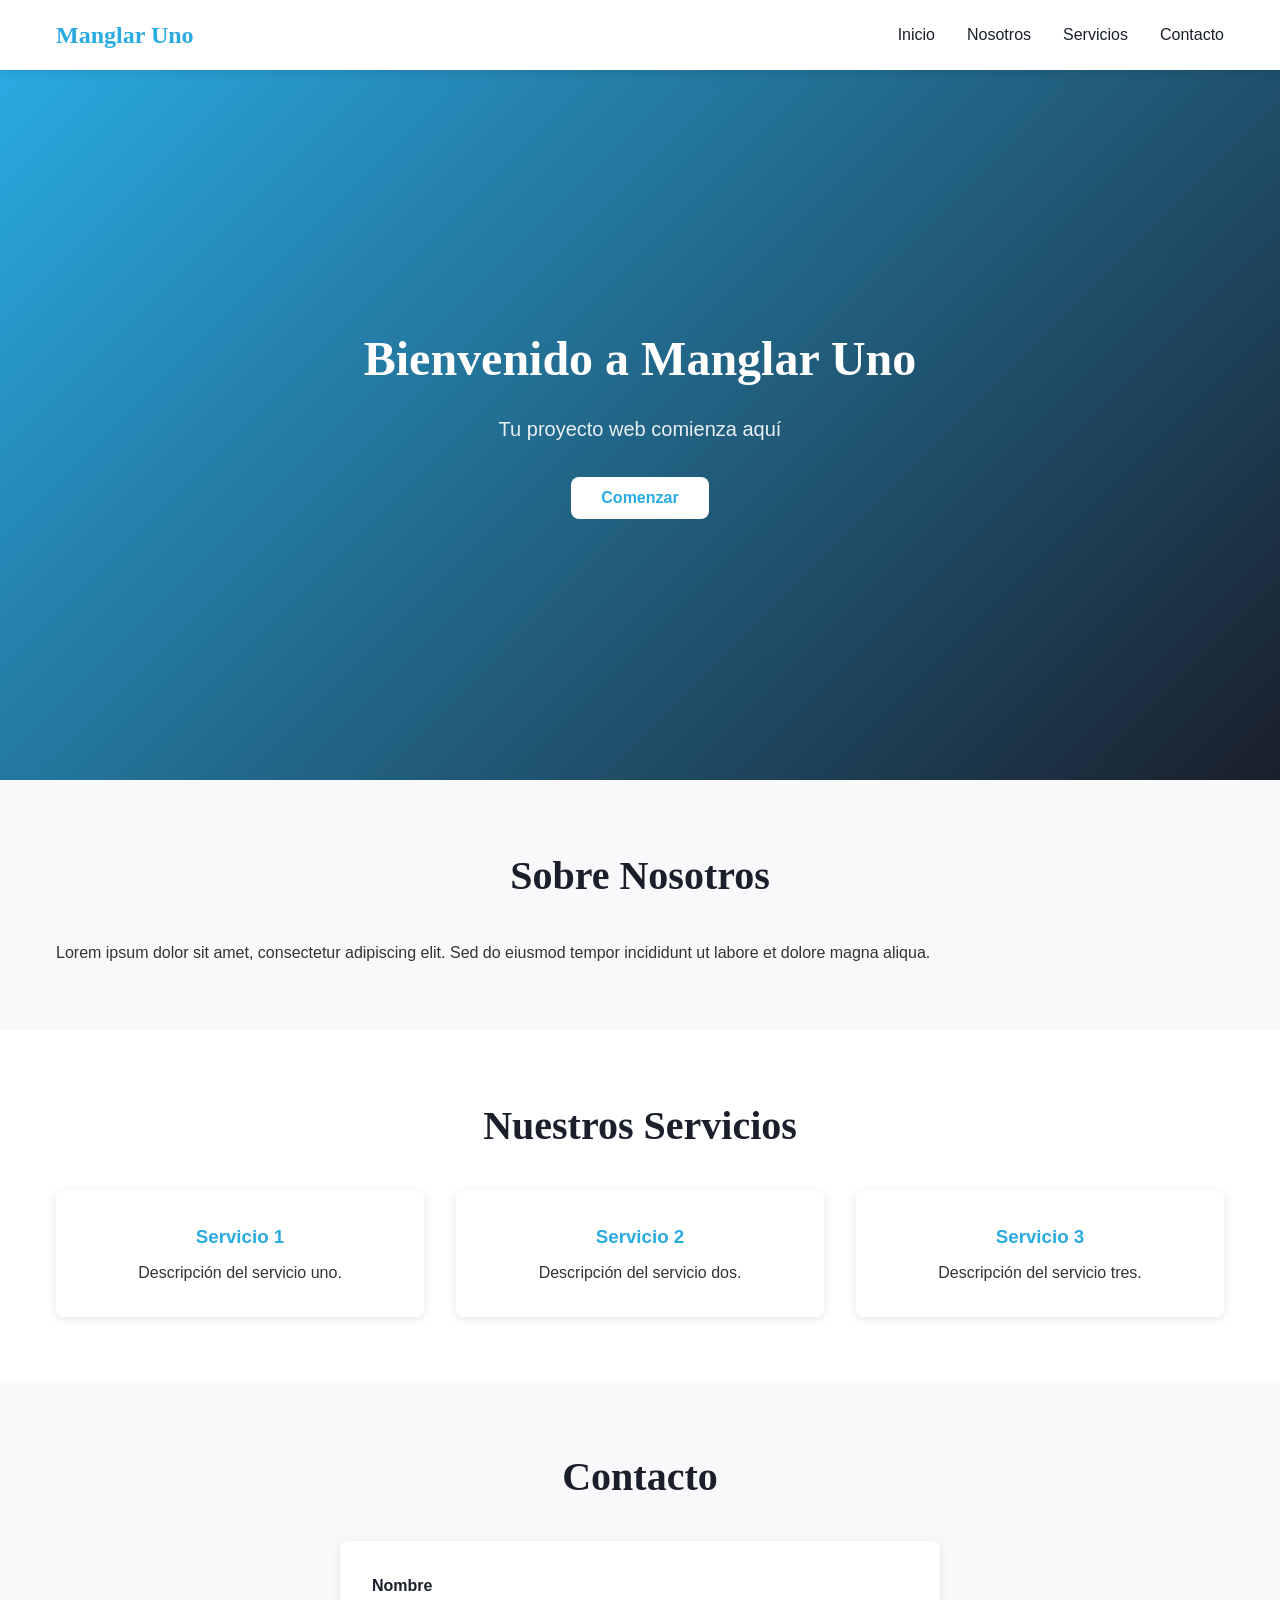
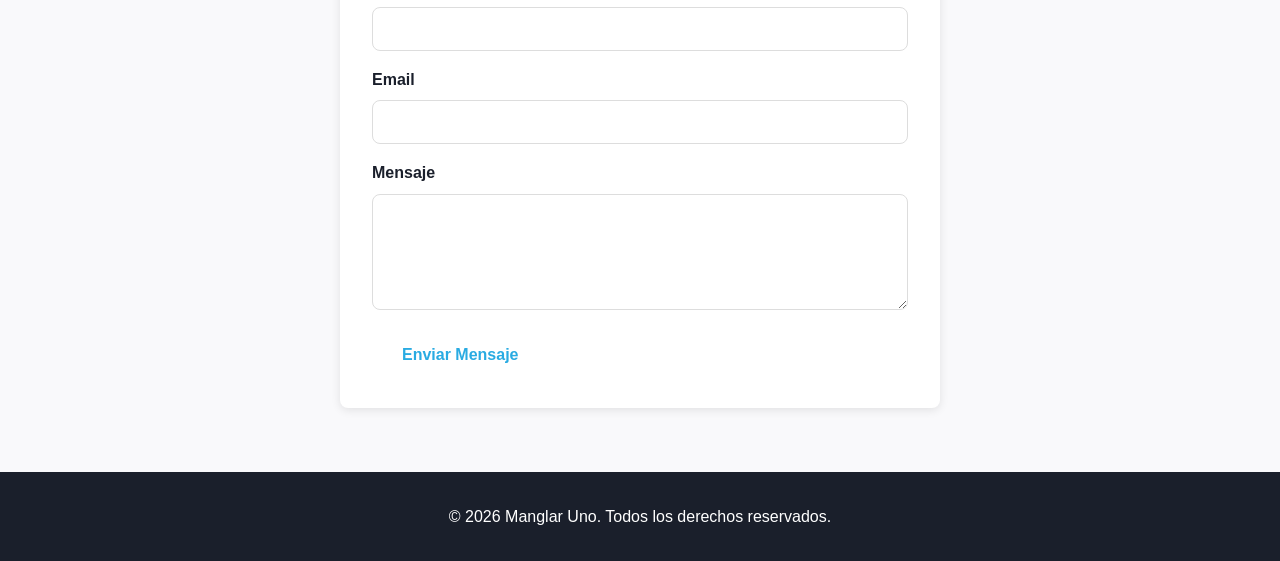
==== index.html @ 5775ab8a "Initial commit: Estructura básica de webapp - HTML5 semántico con secciones pre-configuradas - CSS3 " ====
<!DOCTYPE html>
<html lang="es">
<head>
    <meta charset="UTF-8">
    <meta name="viewport" content="width=device-width, initial-scale=1.0">
    <meta name="description" content="Proyecto Manglar Uno - Webapp básica">
    <meta name="author" content="Toyoenohio">
    
    <title>Proyecto Manglar Uno</title>
    
    <!-- Favicon -->
    <link rel="icon" type="image/png" href="assets/images/favicon.png">
    
    <!-- Estilos -->
    <link rel="stylesheet" href="css/styles.css">
</head>
<body>
    <!-- Header / Navegación -->
    <header class="header">
        <nav class="navbar">
            <div class="container">
                <a href="#" class="logo">Manglar Uno</a>
                <ul class="nav-menu">
                    <li><a href="#inicio" class="nav-link">Inicio</a></li>
                    <li><a href="#about" class="nav-link">Nosotros</a></li>
                    <li><a href="#servicios" class="nav-link">Servicios</a></li>
                    <li><a href="#contacto" class="nav-link">Contacto</a></li>
                </ul>
                <button class="menu-toggle" aria-label="Abrir menú">
                    <span></span>
                    <span></span>
                    <span></span>
                </button>
            </div>
        </nav>
    </header>

    <!-- Main Content -->
    <main>
        <!-- Sección Hero -->
        <section id="inicio" class="hero">
            <div class="container">
                <h1>Bienvenido a Manglar Uno</h1>
                <p class="hero-subtitle">Tu proyecto web comienza aquí</p>
                <button class="btn btn-primary" id="heroBtn">Comenzar</button>
            </div>
        </section>

        <!-- Sección Nosotros -->
        <section id="about" class="about">
            <div class="container">
                <h2>Sobre Nosotros</h2>
                <p>Lorem ipsum dolor sit amet, consectetur adipiscing elit. Sed do eiusmod tempor incididunt ut labore et dolore magna aliqua.</p>
            </div>
        </section>

        <!-- Sección Servicios -->
        <section id="servicios" class="services">
            <div class="container">
                <h2>Nuestros Servicios</h2>
                <div class="services-grid">
                    <div class="service-card">
                        <h3>Servicio 1</h3>
                        <p>Descripción del servicio uno.</p>
                    </div>
                    <div class="service-card">
                        <h3>Servicio 2</h3>
                        <p>Descripción del servicio dos.</p>
                    </div>
                    <div class="service-card">
                        <h3>Servicio 3</h3>
                        <p>Descripción del servicio tres.</p>
                    </div>
                </div>
            </div>
        </section>

        <!-- Sección Contacto -->
        <section id="contacto" class="contact">
            <div class="container">
                <h2>Contacto</h2>
                <form id="contactForm" class="contact-form">
                    <div class="form-group">
                        <label for="nombre">Nombre</label>
                        <input type="text" id="nombre" name="nombre" required>
                    </div>
                    <div class="form-group">
                        <label for="email">Email</label>
                        <input type="email" id="email" name="email" required>
                    </div>
                    <div class="form-group">
                        <label for="mensaje">Mensaje</label>
                        <textarea id="mensaje" name="mensaje" rows="5" required></textarea>
                    </div>
                    <button type="submit" class="btn btn-primary">Enviar Mensaje</button>
                </form>
            </div>
        </section>
    </main>

    <!-- Footer -->
    <footer class="footer">
        <div class="container">
            <p>&copy; 2026 Manglar Uno. Todos los derechos reservados.</p>
        </div>
    </footer>

    <!-- JavaScript -->
    <script src="js/app.js"></script>
</body>
</html>
---- css/styles.css ----
/* ========================================
   Variables CSS
   ======================================== */
:root {
    /* Colores */
    --color-primario: #29ABE2;
    --color-secundario: #1A1F2B;
    --color-acento: #F9F9FB;
    --color-texto: #333333;
    --color-blanco: #FFFFFF;
    --color-gris: #666666;
    
    /* Tipografía */
    --fuente-principal: 'Segoe UI', Tahoma, Geneva, Verdana, sans-serif;
    --fuente-titulos: 'Georgia', serif;
    
    /* Espaciado */
    --espacio-xs: 0.5rem;
    --espacio-sm: 1rem;
    --espacio-md: 2rem;
    --espacio-lg: 4rem;
    
    /* Border Radius */
    --border-radius: 8px;
    
    /* Sombras */
    --sombra-suave: 0 2px 10px rgba(0, 0, 0, 0.1);
    --sombra-media: 0 4px 20px rgba(0, 0, 0, 0.15);
}

/* ========================================
   Reset & Base
   ======================================== */
* {
    margin: 0;
    padding: 0;
    box-sizing: border-box;
}

html {
    scroll-behavior: smooth;
}

body {
    font-family: var(--fuente-principal);
    color: var(--color-texto);
    line-height: 1.6;
}

.container {
    max-width: 1200px;
    margin: 0 auto;
    padding: 0 var(--espacio-sm);
}

/* ========================================
   Header & Navegación
   ======================================== */
.header {
    background-color: var(--color-blanco);
    box-shadow: var(--sombra-suave);
    position: fixed;
    width: 100%;
    top: 0;
    z-index: 1000;
}

.navbar {
    padding: var(--espacio-sm) 0;
}

.navbar .container {
    display: flex;
    justify-content: space-between;
    align-items: center;
}

.logo {
    font-size: 1.5rem;
    font-weight: bold;
    color: var(--color-primario);
    text-decoration: none;
    font-family: var(--fuente-titulos);
}

.nav-menu {
    display: flex;
    list-style: none;
    gap: var(--espacio-md);
}

.nav-link {
    text-decoration: none;
    color: var(--color-secundario);
    font-weight: 500;
    transition: color 0.3s ease;
}

.nav-link:hover {
    color: var(--color-primario);
}

.menu-toggle {
    display: none;
    flex-direction: column;
    background: none;
    border: none;
    cursor: pointer;
    gap: 5px;
}

.menu-toggle span {
    width: 25px;
    height: 3px;
    background-color: var(--color-secundario);
    transition: all 0.3s ease;
}

/* ========================================
   Hero Section
   ======================================== */
.hero {
    background: linear-gradient(135deg, var(--color-primario), var(--color-secundario));
    color: var(--color-blanco);
    padding: var(--espacio-lg) 0;
    text-align: center;
    margin-top: 60px;
    min-height: 80vh;
    display: flex;
    align-items: center;
}

.hero h1 {
    font-size: 3rem;
    font-family: var(--fuente-titulos);
    margin-bottom: var(--espacio-sm);
}

.hero-subtitle {
    font-size: 1.25rem;
    margin-bottom: var(--espacio-md);
    opacity: 0.9;
}

/* ========================================
   Botones
   ======================================== */
.btn {
    padding: 12px 30px;
    border: none;
    border-radius: var(--border-radius);
    font-size: 1rem;
    font-weight: 600;
    cursor: pointer;
    transition: all 0.3s ease;
    text-decoration: none;
    display: inline-block;
}

.btn-primary {
    background-color: var(--color-blanco);
    color: var(--color-primario);
}

.btn-primary:hover {
    background-color: var(--color-acento);
    transform: translateY(-2px);
    box-shadow: var(--sombra-media);
}

/* ========================================
   Secciones
   ======================================== */
.about,
.services,
.contact {
    padding: var(--espacio-lg) 0;
}

.about {
    background-color: var(--color-acento);
}

.services {
    background-color: var(--color-blanco);
}

.contact {
    background-color: var(--color-acento);
}

section h2 {
    text-align: center;
    font-size: 2.5rem;
    font-family: var(--fuente-titulos);
    color: var(--color-secundario);
    margin-bottom: var(--espacio-md);
}

/* ========================================
   Servicios Grid
   ======================================== */
.services-grid {
    display: grid;
    grid-template-columns: repeat(auto-fit, minmax(280px, 1fr));
    gap: var(--espacio-md);
    margin-top: var(--espacio-md);
}

.service-card {
    background-color: var(--color-blanco);
    padding: var(--espacio-md);
    border-radius: var(--border-radius);
    box-shadow: var(--sombra-suave);
    text-align: center;
    transition: transform 0.3s ease;
}

.service-card:hover {
    transform: translateY(-5px);
    box-shadow: var(--sombra-media);
}

.service-card h3 {
    color: var(--color-primario);
    margin-bottom: var(--espacio-xs);
}

/* ========================================
   Formulario de Contacto
   ======================================== */
.contact-form {
    max-width: 600px;
    margin: 0 auto;
    background-color: var(--color-blanco);
    padding: var(--espacio-md);
    border-radius: var(--border-radius);
    box-shadow: var(--sombra-suave);
}

.form-group {
    margin-bottom: var(--espacio-sm);
}

.form-group label {
    display: block;
    margin-bottom: var(--espacio-xs);
    font-weight: 600;
    color: var(--color-secundario);
}

.form-group input,
.form-group textarea {
    width: 100%;
    padding: 12px;
    border: 1px solid #ddd;
    border-radius: var(--border-radius);
    font-size: 1rem;
    font-family: var(--fuente-principal);
    transition: border-color 0.3s ease;
}

.form-group input:focus,
.form-group textarea:focus {
    outline: none;
    border-color: var(--color-primario);
}

/* ========================================
   Footer
   ======================================== */
.footer {
    background-color: var(--color-secundario);
    color: var(--color-blanco);
    text-align: center;
    padding: var(--espacio-md) 0;
}

/* ========================================
   Responsive Design
   ======================================== */
@media (max-width: 768px) {
    .menu-toggle {
        display: flex;
    }
    
    .nav-menu {
        position: absolute;
        top: 100%;
        left: 0;
        width: 100%;
        background-color: var(--color-blanco);
        flex-direction: column;
        padding: var(--espacio-sm);
        box-shadow: var(--sombra-suave);
        display: none;
    }
    
    .nav-menu.active {
        display: flex;
    }
    
    .hero h1 {
        font-size: 2rem;
    }
    
    .hero-subtitle {
        font-size: 1rem;
    }
    
    section h2 {
        font-size: 2rem;
    }
}

/* ========================================
   Utilidades
   ======================================== */
.text-center {
    text-align: center;
}

.mt-1 { margin-top: var(--espacio-xs); }
.mt-2 { margin-top: var(--espacio-sm); }
.mt-3 { margin-top: var(--espacio-md); }

.mb-1 { margin-bottom: var(--espacio-xs); }
.mb-2 { margin-bottom: var(--espacio-sm); }
.mb-3 { margin-bottom: var(--espacio-md); }
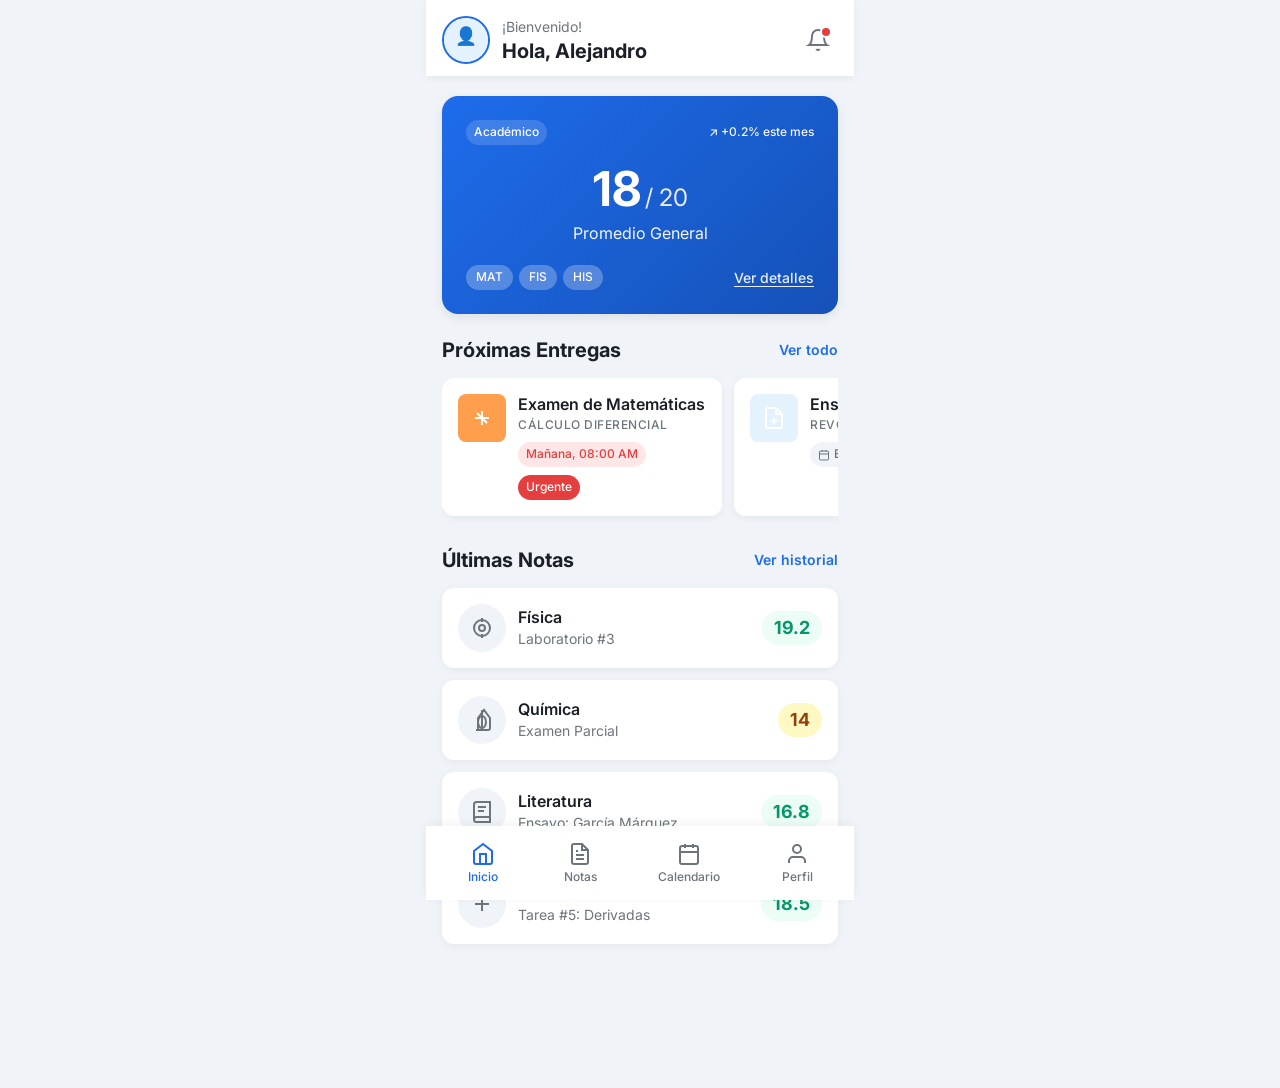
==== commit 7ff89c48: "Update: Academic App mobile-only design - HTML semántico replicado fielmente del diseño - CSS mobile" ====
--- a/index.html
+++ b/index.html
@@ -2,108 +2,262 @@
 <html lang="es">
 <head>
     <meta charset="UTF-8">
-    <meta name="viewport" content="width=device-width, initial-scale=1.0">
-    <meta name="description" content="Proyecto Manglar Uno - Webapp básica">
-    <meta name="author" content="Toyoenohio">
+    <meta name="viewport" content="width=device-width, initial-scale=1.0, maximum-scale=1.0, user-scalable=no">
+    <meta name="theme-color" content="#1E6CEB">
+    <meta name="apple-mobile-web-app-capable" content="yes">
+    <meta name="apple-mobile-web-app-status-bar-style" content="black-translucent">
+    <title>Academic App</title>
     
-    <title>Proyecto Manglar Uno</title>
-    
-    <!-- Favicon -->
-    <link rel="icon" type="image/png" href="assets/images/favicon.png">
+    <!-- Google Fonts - Inter -->
+    <link rel="preconnect" href="https://fonts.googleapis.com">
+    <link rel="preconnect" href="https://fonts.gstatic.com" crossorigin>
+    <link href="https://fonts.googleapis.com/css2?family=Inter:wght@400;500;600;700&display=swap" rel="stylesheet">
     
     <!-- Estilos -->
     <link rel="stylesheet" href="css/styles.css">
 </head>
 <body>
-    <!-- Header / Navegación -->
-    <header class="header">
-        <nav class="navbar">
-            <div class="container">
-                <a href="#" class="logo">Manglar Uno</a>
-                <ul class="nav-menu">
-                    <li><a href="#inicio" class="nav-link">Inicio</a></li>
-                    <li><a href="#about" class="nav-link">Nosotros</a></li>
-                    <li><a href="#servicios" class="nav-link">Servicios</a></li>
-                    <li><a href="#contacto" class="nav-link">Contacto</a></li>
-                </ul>
-                <button class="menu-toggle" aria-label="Abrir menú">
-                    <span></span>
-                    <span></span>
-                    <span></span>
+    <!-- Contenedor principal (mobile) -->
+    <div class="mobile-container">
+        
+        <!-- Header -->
+        <header class="header">
+            <div class="header-content">
+                <div class="header-left">
+                    <div class="avatar">
+                        <img src="data:image/svg+xml,%3Csvg xmlns='http://www.w3.org/2000/svg' viewBox='0 0 100 100'%3E%3Ccircle cx='50' cy='50' r='50' fill='%23E3F2FD'/%3E%3Ctext x='50' y='55' font-size='40' text-anchor='middle' fill='%231E6CEB' font-family='Inter'%3E👤%3C/text%3E%3C/svg%3E" alt="Avatar">
+                    </div>
+                    <div class="greeting">
+                        <span class="greeting-small">¡Bienvenido!</span>
+                        <span class="greeting-large">Hola, Alejandro</span>
+                    </div>
+                </div>
+                <button class="notification-btn" aria-label="Notificaciones">
+                    <svg width="24" height="24" viewBox="0 0 24 24" fill="none" stroke="currentColor" stroke-width="2">
+                        <path d="M18 8A6 6 0 0 0 6 8c0 7-3 9-3 9h18s-3-2-3-9"/>
+                        <path d="M13.73 21a2 2 0 0 1-3.46 0"/>
+                    </svg>
+                    <span class="notification-badge"></span>
                 </button>
             </div>
+        </header>
+
+        <!-- Main Content -->
+        <main class="main-content">
+            
+            <!-- Tarjeta Académica -->
+            <section class="academic-card">
+                <div class="academic-header">
+                    <span class="badge badge-white">Académico</span>
+                    <span class="growth-indicator">↗ +0.2% este mes</span>
+                </div>
+                <div class="academic-body">
+                    <div class="grade-large">
+                        <span class="grade-number">18</span>
+                        <span class="grade-total">/ 20</span>
+                    </div>
+                    <p class="grade-subtitle">Promedio General</p>
+                </div>
+                <div class="academic-footer">
+                    <div class="subjects-badges">
+                        <span class="badge badge-subject">MAT</span>
+                        <span class="badge badge-subject">FIS</span>
+                        <span class="badge badge-subject">HIS</span>
+                    </div>
+                    <a href="#" class="link-details">Ver detalles</a>
+                </div>
+            </section>
+
+            <!-- Próximas Entregas -->
+            <section class="section">
+                <div class="section-header">
+                    <h2 class="section-title">Próximas Entregas</h2>
+                    <a href="#" class="link-view-all">Ver todo</a>
+                </div>
+                
+                <div class="assignments-scroll">
+                    <!-- Card 1 -->
+                    <div class="assignment-card">
+                        <div class="assignment-icon math">
+                            <svg width="24" height="24" viewBox="0 0 24 24" fill="none" stroke="white" stroke-width="2">
+                                <line x1="12" y1="5" x2="12" y2="19"/>
+                                <line x1="5" y1="12" x2="19" y2="12"/>
+                                <line x1="7" y1="7" x2="17" y2="17"/>
+                            </svg>
+                        </div>
+                        <div class="assignment-content">
+                            <h3 class="assignment-title">Examen de Matemáticas</h3>
+                            <p class="assignment-subject">CÁLCULO DIFERENCIAL</p>
+                            <div class="assignment-footer">
+                                <span class="badge badge-urgent-time">Mañana, 08:00 AM</span>
+                                <span class="badge badge-urgent">Urgente</span>
+                            </div>
+                        </div>
+                    </div>
+
+                    <!-- Card 2 -->
+                    <div class="assignment-card">
+                        <div class="assignment-icon essay">
+                            <svg width="24" height="24" viewBox="0 0 24 24" fill="none" stroke="white" stroke-width="2">
+                                <path d="M14 2H6a2 2 0 0 0-2 2v16a2 2 0 0 0 2 2h12a2 2 0 0 0 2-2V8z"/>
+                                <polyline points="14 2 14 8 20 8"/>
+                                <line x1="12" y1="18" x2="12" y2="12"/>
+                                <line x1="9" y1="15" x2="15" y2="15"/>
+                            </svg>
+                        </div>
+                        <div class="assignment-content">
+                            <h3 class="assignment-title">Ensayo de Historia</h3>
+                            <p class="assignment-subject">REVOLUCIÓN INDUSTRIAL</p>
+                            <div class="assignment-footer">
+                                <span class="badge badge-date">
+                                    <svg width="12" height="12" viewBox="0 0 24 24" fill="none" stroke="currentColor" stroke-width="2">
+                                        <rect x="3" y="4" width="18" height="18" rx="2" ry="2"/>
+                                        <line x1="16" y1="2" x2="16" y2="6"/>
+                                        <line x1="8" y1="2" x2="8" y2="6"/>
+                                        <line x1="3" y1="10" x2="21" y2="10"/>
+                                    </svg>
+                                    Este Viernes
+                                </span>
+                            </div>
+                        </div>
+                    </div>
+
+                    <!-- Card 3 (placeholder para scroll) -->
+                    <div class="assignment-card assignment-card-placeholder">
+                        <div class="assignment-icon quiz">
+                            <svg width="24" height="24" viewBox="0 0 24 24" fill="none" stroke="white" stroke-width="2">
+                                <circle cx="12" cy="12" r="10"/>
+                                <path d="M9.09 9a3 3 0 0 1 5.83 1c0 2-3 3-3 3"/>
+                                <line x1="12" y1="17" x2="12.01" y2="17"/>
+                            </svg>
+                        </div>
+                        <div class="assignment-content">
+                            <h3 class="assignment-title">Quiz de Física</h3>
+                            <p class="assignment-subject">DINÁMICA</p>
+                            <div class="assignment-footer">
+                                <span class="badge badge-date">Lunes, 10:00 AM</span>
+                            </div>
+                        </div>
+                    </div>
+                </div>
+            </section>
+
+            <!-- Últimas Notas -->
+            <section class="section">
+                <div class="section-header">
+                    <h2 class="section-title">Últimas Notas</h2>
+                    <a href="#" class="link-view-all">Ver historial</a>
+                </div>
+
+                <div class="grades-list">
+                    <!-- Nota 1: Física -->
+                    <div class="grade-card">
+                        <div class="grade-icon">
+                            <svg width="24" height="24" viewBox="0 0 24 24" fill="none" stroke="#6C757D" stroke-width="2">
+                                <circle cx="12" cy="12" r="3"/>
+                                <circle cx="12" cy="12" r="8"/>
+                                <line x1="12" y1="2" x2="12" y2="6"/>
+                                <line x1="12" y1="18" x2="12" y2="22"/>
+                            </svg>
+                        </div>
+                        <div class="grade-info">
+                            <h3 class="grade-subject-name">Física</h3>
+                            <p class="grade-activity">Laboratorio #3</p>
+                        </div>
+                        <div class="grade-score grade-score-high">19.2</div>
+                    </div>
+
+                    <!-- Nota 2: Química -->
+                    <div class="grade-card">
+                        <div class="grade-icon">
+                            <svg width="24" height="24" viewBox="0 0 24 24" fill="none" stroke="#6C757D" stroke-width="2">
+                                <path d="M6 22h12a2 2 0 0 0 2-2V10l-6-8-6 8v10a2 2 0 0 0 2 2z"/>
+                                <line x1="12" y1="2" x2="12" y2="22"/>
+                                <ellipse cx="12" cy="14" rx="4" ry="6"/>
+                            </svg>
+                        </div>
+                        <div class="grade-info">
+                            <h3 class="grade-subject-name">Química</h3>
+                            <p class="grade-activity">Examen Parcial</p>
+                        </div>
+                        <div class="grade-score grade-score-medium">14</div>
+                    </div>
+
+                    <!-- Nota 3: Literatura -->
+                    <div class="grade-card">
+                        <div class="grade-icon">
+                            <svg width="24" height="24" viewBox="0 0 24 24" fill="none" stroke="#6C757D" stroke-width="2">
+                                <path d="M4 19.5A2.5 2.5 0 0 1 6.5 17H20"/>
+                                <path d="M6.5 2H20v20H6.5A2.5 2.5 0 0 1 4 19.5v-15A2.5 2.5 0 0 1 6.5 2z"/>
+                                <line x1="8" y1="7" x2="16" y2="7"/>
+                                <line x1="8" y1="11" x2="14" y2="11"/>
+                            </svg>
+                        </div>
+                        <div class="grade-info">
+                            <h3 class="grade-subject-name">Literatura</h3>
+                            <p class="grade-activity">Ensayo: García Márquez</p>
+                        </div>
+                        <div class="grade-score grade-score-high">16.8</div>
+                    </div>
+
+                    <!-- Nota 4: Matemáticas -->
+                    <div class="grade-card">
+                        <div class="grade-icon">
+                            <svg width="24" height="24" viewBox="0 0 24 24" fill="none" stroke="#6C757D" stroke-width="2">
+                                <line x1="12" y1="5" x2="12" y2="19"/>
+                                <line x1="5" y1="12" x2="19" y2="12"/>
+                            </svg>
+                        </div>
+                        <div class="grade-info">
+                            <h3 class="grade-subject-name">Matemáticas</h3>
+                            <p class="grade-activity">Tarea #5: Derivadas</p>
+                        </div>
+                        <div class="grade-score grade-score-high">18.5</div>
+                    </div>
+                </div>
+            </section>
+
+            <!-- Espacio para el footer -->
+            <div class="bottom-spacer"></div>
+        </main>
+
+        <!-- Bottom Navigation -->
+        <nav class="bottom-nav">
+            <a href="#" class="nav-item active">
+                <svg width="24" height="24" viewBox="0 0 24 24" fill="none" stroke="currentColor" stroke-width="2">
+                    <path d="M3 9l9-7 9 7v11a2 2 0 0 1-2 2H5a2 2 0 0 1-2-2z"/>
+                    <polyline points="9 22 9 12 15 12 15 22"/>
+                </svg>
+                <span>Inicio</span>
+            </a>
+            <a href="#" class="nav-item">
+                <svg width="24" height="24" viewBox="0 0 24 24" fill="none" stroke="currentColor" stroke-width="2">
+                    <path d="M14 2H6a2 2 0 0 0-2 2v16a2 2 0 0 0 2 2h12a2 2 0 0 0 2-2V8z"/>
+                    <polyline points="14 2 14 8 20 8"/>
+                    <line x1="16" y1="13" x2="8" y2="13"/>
+                    <line x1="16" y1="17" x2="8" y2="17"/>
+                    <polyline points="10 9 9 9 8 9"/>
+                </svg>
+                <span>Notas</span>
+            </a>
+            <a href="#" class="nav-item">
+                <svg width="24" height="24" viewBox="0 0 24 24" fill="none" stroke="currentColor" stroke-width="2">
+                    <rect x="3" y="4" width="18" height="18" rx="2" ry="2"/>
+                    <line x1="16" y1="2" x2="16" y2="6"/>
+                    <line x1="8" y1="2" x2="8" y2="6"/>
+                    <line x1="3" y1="10" x2="21" y2="10"/>
+                </svg>
+                <span>Calendario</span>
+            </a>
+            <a href="#" class="nav-item">
+                <svg width="24" height="24" viewBox="0 0 24 24" fill="none" stroke="currentColor" stroke-width="2">
+                    <path d="M20 21v-2a4 4 0 0 0-4-4H8a4 4 0 0 0-4 4v2"/>
+                    <circle cx="12" cy="7" r="4"/>
+                </svg>
+                <span>Perfil</span>
+            </a>
         </nav>
-    </header>
-
-    <!-- Main Content -->
-    <main>
-        <!-- Sección Hero -->
-        <section id="inicio" class="hero">
-            <div class="container">
-                <h1>Bienvenido a Manglar Uno</h1>
-                <p class="hero-subtitle">Tu proyecto web comienza aquí</p>
-                <button class="btn btn-primary" id="heroBtn">Comenzar</button>
-            </div>
-        </section>
-
-        <!-- Sección Nosotros -->
-        <section id="about" class="about">
-            <div class="container">
-                <h2>Sobre Nosotros</h2>
-                <p>Lorem ipsum dolor sit amet, consectetur adipiscing elit. Sed do eiusmod tempor incididunt ut labore et dolore magna aliqua.</p>
-            </div>
-        </section>
-
-        <!-- Sección Servicios -->
-        <section id="servicios" class="services">
-            <div class="container">
-                <h2>Nuestros Servicios</h2>
-                <div class="services-grid">
-                    <div class="service-card">
-                        <h3>Servicio 1</h3>
-                        <p>Descripción del servicio uno.</p>
-                    </div>
-                    <div class="service-card">
-                        <h3>Servicio 2</h3>
-                        <p>Descripción del servicio dos.</p>
-                    </div>
-                    <div class="service-card">
-                        <h3>Servicio 3</h3>
-                        <p>Descripción del servicio tres.</p>
-                    </div>
-                </div>
-            </div>
-        </section>
-
-        <!-- Sección Contacto -->
-        <section id="contacto" class="contact">
-            <div class="container">
-                <h2>Contacto</h2>
-                <form id="contactForm" class="contact-form">
-                    <div class="form-group">
-                        <label for="nombre">Nombre</label>
-                        <input type="text" id="nombre" name="nombre" required>
-                    </div>
-                    <div class="form-group">
-                        <label for="email">Email</label>
-                        <input type="email" id="email" name="email" required>
-                    </div>
-                    <div class="form-group">
-                        <label for="mensaje">Mensaje</label>
-                        <textarea id="mensaje" name="mensaje" rows="5" required></textarea>
-                    </div>
-                    <button type="submit" class="btn btn-primary">Enviar Mensaje</button>
-                </form>
-            </div>
-        </section>
-    </main>
-
-    <!-- Footer -->
-    <footer class="footer">
-        <div class="container">
-            <p>&copy; 2026 Manglar Uno. Todos los derechos reservados.</p>
-        </div>
-    </footer>
+    </div>
 
     <!-- JavaScript -->
     <script src="js/app.js"></script>
--- a/css/styles.css
+++ b/css/styles.css
@@ -1,31 +1,56 @@
+/* ========================================
+   Proyecto Manglar Uno - Academic App
+   Mobile-Only Design
+   ======================================== */
+
 /* ========================================
    Variables CSS
    ======================================== */
 :root {
-    /* Colores */
-    --color-primario: #29ABE2;
-    --color-secundario: #1A1F2B;
-    --color-acento: #F9F9FB;
-    --color-texto: #333333;
-    --color-blanco: #FFFFFF;
-    --color-gris: #666666;
+    /* Colores principales */
+    --color-primario: #1E6CEB;
+    --color-primario-dark: #1551B8;
+    --blanco: #FFFFFF;
+    --gris-oscuro: #1A1F28;
+    --gris-medio: #6C757D;
+    --gris-claro: #F0F4F8;
+    
+    /* Colores de estados */
+    --rojo-alerta: #E53E3E;
+    --rojo-claro: #FFE6E6;
+    --verde-exito: #059669;
+    --verde-claro: #ECFDF5;
+    --amarillo-advertencia: #92400E;
+    --amarillo-claro: #FEF9C3;
+    
+    /* Colores de iconos */
+    --naranja-materia: #FF9E4D;
+    --azul-claro-materia: #E3F2FD;
+    --azul-quiz: #4299E1;
     
     /* Tipografía */
-    --fuente-principal: 'Segoe UI', Tahoma, Geneva, Verdana, sans-serif;
-    --fuente-titulos: 'Georgia', serif;
-    
-    /* Espaciado */
-    --espacio-xs: 0.5rem;
-    --espacio-sm: 1rem;
-    --espacio-md: 2rem;
-    --espacio-lg: 4rem;
+    --fuente-principal: 'Inter', -apple-system, BlinkMacSystemFont, 'Segoe UI', Roboto, sans-serif;
+    
+    /* Espaciado (baseline 8px) */
+    --space-1: 4px;
+    --space-2: 8px;
+    --space-3: 12px;
+    --space-4: 16px;
+    --space-5: 20px;
+    --space-6: 24px;
+    --space-7: 32px;
     
     /* Border Radius */
-    --border-radius: 8px;
+    --radius-sm: 8px;
+    --radius-md: 12px;
+    --radius-lg: 16px;
+    --radius-xl: 20px;
+    --radius-full: 9999px;
     
     /* Sombras */
-    --sombra-suave: 0 2px 10px rgba(0, 0, 0, 0.1);
-    --sombra-media: 0 4px 20px rgba(0, 0, 0, 0.15);
+    --shadow-sm: 0 2px 8px rgba(0, 0, 0, 0.05);
+    --shadow-md: 0 4px 12px rgba(0, 0, 0, 0.08);
+    --shadow-lg: 0 8px 24px rgba(0, 0, 0, 0.12);
 }
 
 /* ========================================
@@ -38,292 +63,624 @@
 }
 
 html {
-    scroll-behavior: smooth;
+    font-size: 16px;
+    -webkit-tap-highlight-color: transparent;
+    -webkit-font-smoothing: antialiased;
+    -moz-osx-font-smoothing: grayscale;
 }
 
 body {
     font-family: var(--fuente-principal);
-    color: var(--color-texto);
-    line-height: 1.6;
-}
-
-.container {
-    max-width: 1200px;
+    background-color: var(--gris-claro);
+    color: var(--gris-oscuro);
+    line-height: 1.5;
+    overflow-x: hidden;
+}
+
+/* ========================================
+   Mobile Container
+   ======================================== */
+.mobile-container {
+    max-width: 428px; /* iPhone 14 Pro max width */
     margin: 0 auto;
-    padding: 0 var(--espacio-sm);
-}
-
-/* ========================================
-   Header & Navegación
+    background-color: var(--gris-claro);
+    min-height: 100vh;
+    position: relative;
+    padding-bottom: 84px; /* Space for bottom nav */
+}
+
+/* ========================================
+   Header
    ======================================== */
 .header {
-    background-color: var(--color-blanco);
-    box-shadow: var(--sombra-suave);
-    position: fixed;
+    background-color: var(--blanco);
+    padding: var(--space-4) var(--space-4) var(--space-3);
+    padding-top: max(var(--space-4), env(safe-area-inset-top));
+    position: sticky;
+    top: 0;
+    z-index: 100;
+    box-shadow: var(--shadow-sm);
+}
+
+.header-content {
+    display: flex;
+    justify-content: space-between;
+    align-items: center;
+}
+
+.header-left {
+    display: flex;
+    align-items: center;
+    gap: var(--space-3);
+}
+
+.avatar {
+    width: 48px;
+    height: 48px;
+    border-radius: var(--radius-full);
+    overflow: hidden;
+    border: 2px solid var(--color-primario);
+    flex-shrink: 0;
+}
+
+.avatar img {
     width: 100%;
-    top: 0;
-    z-index: 1000;
-}
-
-.navbar {
-    padding: var(--espacio-sm) 0;
-}
-
-.navbar .container {
+    height: 100%;
+    object-fit: cover;
+}
+
+.greeting {
+    display: flex;
+    flex-direction: column;
+    gap: 2px;
+}
+
+.greeting-small {
+    font-size: 14px;
+    font-weight: 400;
+    color: var(--gris-medio);
+    line-height: 1.4;
+}
+
+.greeting-large {
+    font-size: 20px;
+    font-weight: 700;
+    color: var(--gris-oscuro);
+    line-height: 1.2;
+}
+
+.notification-btn {
+    width: 40px;
+    height: 40px;
+    border-radius: var(--radius-sm);
+    border: none;
+    background-color: transparent;
+    display: flex;
+    align-items: center;
+    justify-content: center;
+    cursor: pointer;
+    position: relative;
+    color: var(--gris-medio);
+    transition: background-color 0.2s ease;
+}
+
+.notification-btn:active {
+    background-color: var(--gris-claro);
+}
+
+.notification-btn svg {
+    width: 24px;
+    height: 24px;
+}
+
+.notification-badge {
+    position: absolute;
+    top: 6px;
+    right: 6px;
+    width: 12px;
+    height: 12px;
+    background-color: var(--rojo-alerta);
+    border-radius: var(--radius-full);
+    border: 2px solid var(--blanco);
+}
+
+/* ========================================
+   Main Content
+   ======================================== */
+.main-content {
+    padding: var(--space-5) var(--space-4);
+}
+
+/* ========================================
+   Academic Card
+   ======================================== */
+.academic-card {
+    background: linear-gradient(135deg, var(--color-primario), var(--color-primario-dark));
+    border-radius: var(--radius-lg);
+    padding: var(--space-6);
+    color: var(--blanco);
+    box-shadow: var(--shadow-md);
+    margin-bottom: var(--space-6);
+}
+
+.academic-header {
     display: flex;
     justify-content: space-between;
     align-items: center;
-}
-
-.logo {
-    font-size: 1.5rem;
-    font-weight: bold;
+    margin-bottom: var(--space-5);
+}
+
+.badge {
+    display: inline-flex;
+    align-items: center;
+    justify-content: center;
+    padding: 4px 8px;
+    border-radius: var(--radius-xl);
+    font-size: 12px;
+    font-weight: 500;
+    line-height: 1.4;
+}
+
+.badge-white {
+    background-color: rgba(255, 255, 255, 0.15);
+    color: var(--blanco);
+}
+
+.badge-subject {
+    background-color: rgba(255, 255, 255, 0.26);
+    color: var(--blanco);
+    padding: 4px 10px;
+}
+
+.growth-indicator {
+    font-size: 12px;
+    font-weight: 500;
+    color: var(--blanco);
+    opacity: 0.95;
+}
+
+.academic-body {
+    text-align: center;
+    margin-bottom: var(--space-5);
+}
+
+.grade-large {
+    display: flex;
+    align-items: baseline;
+    justify-content: center;
+    gap: 4px;
+    margin-bottom: var(--space-2);
+}
+
+.grade-number {
+    font-size: 48px;
+    font-weight: 700;
+    line-height: 1;
+    color: var(--blanco);
+}
+
+.grade-total {
+    font-size: 24px;
+    font-weight: 400;
+    line-height: 1;
+    color: var(--blanco);
+    opacity: 0.9;
+}
+
+.grade-subtitle {
+    font-size: 16px;
+    font-weight: 400;
+    color: var(--blanco);
+    opacity: 0.95;
+}
+
+.academic-footer {
+    display: flex;
+    justify-content: space-between;
+    align-items: center;
+}
+
+.subjects-badges {
+    display: flex;
+    gap: 6px;
+}
+
+.link-details {
+    font-size: 14px;
+    font-weight: 500;
+    color: var(--blanco);
+    text-decoration: underline;
+    text-underline-offset: 3px;
+    opacity: 0.9;
+}
+
+/* ========================================
+   Sections
+   ======================================== */
+.section {
+    margin-bottom: var(--space-6);
+}
+
+.section-header {
+    display: flex;
+    justify-content: space-between;
+    align-items: center;
+    margin-bottom: var(--space-4);
+}
+
+.section-title {
+    font-size: 20px;
+    font-weight: 700;
+    color: var(--gris-oscuro);
+    line-height: 1.2;
+}
+
+.link-view-all {
+    font-size: 14px;
+    font-weight: 600;
     color: var(--color-primario);
     text-decoration: none;
-    font-family: var(--fuente-titulos);
-}
-
-.nav-menu {
-    display: flex;
-    list-style: none;
-    gap: var(--espacio-md);
-}
-
-.nav-link {
+}
+
+.link-view-all:active {
+    opacity: 0.7;
+}
+
+/* ========================================
+   Assignments Scroll (Horizontal)
+   ======================================== */
+.assignments-scroll {
+    display: flex;
+    gap: var(--space-3);
+    overflow-x: auto;
+    padding-bottom: var(--space-2);
+    scroll-snap-type: x mandatory;
+    -webkit-overflow-scrolling: touch;
+    scrollbar-width: none; /* Firefox */
+}
+
+.assignments-scroll::-webkit-scrollbar {
+    display: none; /* Chrome, Safari */
+}
+
+.assignment-card {
+    flex: 0 0 280px;
+    background-color: var(--blanco);
+    border-radius: var(--radius-md);
+    padding: var(--space-4);
+    display: flex;
+    gap: var(--space-3);
+    box-shadow: var(--shadow-sm);
+    scroll-snap-align: start;
+}
+
+.assignment-icon {
+    width: 48px;
+    height: 48px;
+    border-radius: var(--radius-sm);
+    display: flex;
+    align-items: center;
+    justify-content: center;
+    flex-shrink: 0;
+}
+
+.assignment-icon.math {
+    background-color: var(--naranja-materia);
+}
+
+.assignment-icon.essay {
+    background-color: var(--azul-claro-materia);
+}
+
+.assignment-icon.quiz {
+    background-color: var(--azul-quiz);
+}
+
+.assignment-icon svg {
+    width: 24px;
+    height: 24px;
+}
+
+.assignment-content {
+    flex: 1;
+    min-width: 0;
+}
+
+.assignment-title {
+    font-size: 16px;
+    font-weight: 600;
+    color: var(--gris-oscuro);
+    line-height: 1.3;
+    margin-bottom: 2px;
+    white-space: nowrap;
+    overflow: hidden;
+    text-overflow: ellipsis;
+}
+
+.assignment-subject {
+    font-size: 12px;
+    font-weight: 500;
+    color: var(--gris-medio);
+    text-transform: uppercase;
+    letter-spacing: 0.5px;
+    margin-bottom: var(--space-2);
+}
+
+.assignment-footer {
+    display: flex;
+    gap: var(--space-2);
+    flex-wrap: wrap;
+}
+
+.badge-urgent-time {
+    background-color: var(--rojo-claro);
+    color: var(--rojo-alerta);
+    padding: 4px 8px;
+    border-radius: var(--radius-xl);
+    font-size: 12px;
+    font-weight: 500;
+    display: inline-flex;
+    align-items: center;
+    gap: 4px;
+}
+
+.badge-urgent {
+    background-color: var(--rojo-alerta);
+    color: var(--blanco);
+    padding: 4px 8px;
+    border-radius: var(--radius-xl);
+    font-size: 12px;
+    font-weight: 500;
+}
+
+.badge-date {
+    background-color: var(--gris-claro);
+    color: var(--gris-medio);
+    padding: 4px 8px;
+    border-radius: var(--radius-xl);
+    font-size: 12px;
+    font-weight: 500;
+    display: inline-flex;
+    align-items: center;
+    gap: 4px;
+}
+
+.badge-date svg {
+    width: 12px;
+    height: 12px;
+}
+
+/* Placeholder card for scroll hint */
+.assignment-card-placeholder {
+    opacity: 0.6;
+}
+
+/* ========================================
+   Grades List (Vertical)
+   ======================================== */
+.grades-list {
+    display: flex;
+    flex-direction: column;
+    gap: var(--space-3);
+}
+
+.grade-card {
+    background-color: var(--blanco);
+    border-radius: var(--radius-md);
+    padding: var(--space-4);
+    display: flex;
+    align-items: center;
+    gap: var(--space-3);
+    box-shadow: var(--shadow-sm);
+}
+
+.grade-icon {
+    width: 48px;
+    height: 48px;
+    border-radius: var(--radius-full);
+    background-color: var(--gris-claro);
+    display: flex;
+    align-items: center;
+    justify-content: center;
+    flex-shrink: 0;
+}
+
+.grade-icon svg {
+    width: 24px;
+    height: 24px;
+}
+
+.grade-info {
+    flex: 1;
+    min-width: 0;
+}
+
+.grade-subject-name {
+    font-size: 16px;
+    font-weight: 600;
+    color: var(--gris-oscuro);
+    line-height: 1.3;
+    margin-bottom: 2px;
+}
+
+.grade-activity {
+    font-size: 14px;
+    font-weight: 400;
+    color: var(--gris-medio);
+    line-height: 1.3;
+    white-space: nowrap;
+    overflow: hidden;
+    text-overflow: ellipsis;
+}
+
+.grade-score {
+    font-size: 18px;
+    font-weight: 700;
+    line-height: 1;
+    padding: 8px 12px;
+    border-radius: var(--radius-xl);
+    flex-shrink: 0;
+}
+
+.grade-score-high {
+    background-color: var(--verde-claro);
+    color: var(--verde-exito);
+}
+
+.grade-score-medium {
+    background-color: var(--amarillo-claro);
+    color: var(--amarillo-advertencia);
+}
+
+.grade-score-low {
+    background-color: var(--rojo-claro);
+    color: var(--rojo-alerta);
+}
+
+/* ========================================
+   Bottom Spacer
+   ======================================== */
+.bottom-spacer {
+    height: var(--space-4);
+}
+
+/* ========================================
+   Bottom Navigation
+   ======================================== */
+.bottom-nav {
+    position: fixed;
+    bottom: 0;
+    left: 50%;
+    transform: translateX(-50%);
+    width: 100%;
+    max-width: 428px;
+    background-color: var(--blanco);
+    display: flex;
+    justify-content: space-around;
+    align-items: center;
+    padding: var(--space-2) 0;
+    padding-bottom: max(var(--space-2), env(safe-area-inset-bottom));
+    box-shadow: 0 -2px 10px rgba(0, 0, 0, 0.05);
+    z-index: 1000;
+}
+
+.nav-item {
+    display: flex;
+    flex-direction: column;
+    align-items: center;
+    gap: 4px;
+    padding: var(--space-2) var(--space-3);
     text-decoration: none;
-    color: var(--color-secundario);
-    font-weight: 500;
-    transition: color 0.3s ease;
-}
-
-.nav-link:hover {
+    color: var(--gris-medio);
+    transition: color 0.2s ease;
+    min-width: 64px;
+}
+
+.nav-item svg {
+    width: 24px;
+    height: 24px;
+    transition: stroke 0.2s ease;
+}
+
+.nav-item span {
+    font-size: 12px;
+    font-weight: 500;
+    line-height: 1.2;
+}
+
+.nav-item.active {
     color: var(--color-primario);
 }
 
-.menu-toggle {
+.nav-item.active svg {
+    stroke: var(--color-primario);
+}
+
+.nav-item:active {
+    opacity: 0.7;
+}
+
+/* ========================================
+   Animations
+   ======================================== */
+@keyframes fadeIn {
+    from {
+        opacity: 0;
+        transform: translateY(10px);
+    }
+    to {
+        opacity: 1;
+        transform: translateY(0);
+    }
+}
+
+.academic-card,
+.assignment-card,
+.grade-card {
+    animation: fadeIn 0.4s ease-out;
+}
+
+.assignment-card:nth-child(1) { animation-delay: 0.1s; }
+.assignment-card:nth-child(2) { animation-delay: 0.2s; }
+.assignment-card:nth-child(3) { animation-delay: 0.3s; }
+
+.grade-card:nth-child(1) { animation-delay: 0.1s; }
+.grade-card:nth-child(2) { animation-delay: 0.2s; }
+.grade-card:nth-child(3) { animation-delay: 0.3s; }
+.grade-card:nth-child(4) { animation-delay: 0.4s; }
+
+/* ========================================
+   Safe Area Support (iPhone X+)
+   ======================================== */
+@supports (padding: max(0px)) {
+    .header {
+        padding-left: max(var(--space-4), env(safe-area-inset-left));
+        padding-right: max(var(--space-4), env(safe-area-inset-right));
+    }
+    
+    .main-content {
+        padding-left: max(var(--space-4), env(safe-area-inset-left));
+        padding-right: max(var(--space-4), env(safe-area-inset-right));
+    }
+    
+    .bottom-nav {
+        padding-left: max(var(--space-2), env(safe-area-inset-left));
+        padding-right: max(var(--space-2), env(safe-area-inset-right));
+    }
+}
+
+/* ========================================
+   Active States & Interactions
+   ======================================== */
+.assignment-card:active,
+.grade-card:active {
+    transform: scale(0.98);
+    transition: transform 0.1s ease;
+}
+
+.link-details:active,
+.link-view-all:active {
+    opacity: 0.7;
+}
+
+/* ========================================
+   Utility Classes
+   ======================================== */
+.text-center {
+    text-align: center;
+}
+
+.hidden {
     display: none;
-    flex-direction: column;
-    background: none;
-    border: none;
-    cursor: pointer;
-    gap: 5px;
-}
-
-.menu-toggle span {
-    width: 25px;
-    height: 3px;
-    background-color: var(--color-secundario);
-    transition: all 0.3s ease;
-}
-
-/* ========================================
-   Hero Section
-   ======================================== */
-.hero {
-    background: linear-gradient(135deg, var(--color-primario), var(--color-secundario));
-    color: var(--color-blanco);
-    padding: var(--espacio-lg) 0;
-    text-align: center;
-    margin-top: 60px;
-    min-height: 80vh;
-    display: flex;
-    align-items: center;
-}
-
-.hero h1 {
-    font-size: 3rem;
-    font-family: var(--fuente-titulos);
-    margin-bottom: var(--espacio-sm);
-}
-
-.hero-subtitle {
-    font-size: 1.25rem;
-    margin-bottom: var(--espacio-md);
-    opacity: 0.9;
-}
-
-/* ========================================
-   Botones
-   ======================================== */
-.btn {
-    padding: 12px 30px;
-    border: none;
-    border-radius: var(--border-radius);
-    font-size: 1rem;
-    font-weight: 600;
-    cursor: pointer;
-    transition: all 0.3s ease;
-    text-decoration: none;
-    display: inline-block;
-}
-
-.btn-primary {
-    background-color: var(--color-blanco);
-    color: var(--color-primario);
-}
-
-.btn-primary:hover {
-    background-color: var(--color-acento);
-    transform: translateY(-2px);
-    box-shadow: var(--sombra-media);
-}
-
-/* ========================================
-   Secciones
-   ======================================== */
-.about,
-.services,
-.contact {
-    padding: var(--espacio-lg) 0;
-}
-
-.about {
-    background-color: var(--color-acento);
-}
-
-.services {
-    background-color: var(--color-blanco);
-}
-
-.contact {
-    background-color: var(--color-acento);
-}
-
-section h2 {
-    text-align: center;
-    font-size: 2.5rem;
-    font-family: var(--fuente-titulos);
-    color: var(--color-secundario);
-    margin-bottom: var(--espacio-md);
-}
-
-/* ========================================
-   Servicios Grid
-   ======================================== */
-.services-grid {
-    display: grid;
-    grid-template-columns: repeat(auto-fit, minmax(280px, 1fr));
-    gap: var(--espacio-md);
-    margin-top: var(--espacio-md);
-}
-
-.service-card {
-    background-color: var(--color-blanco);
-    padding: var(--espacio-md);
-    border-radius: var(--border-radius);
-    box-shadow: var(--sombra-suave);
-    text-align: center;
-    transition: transform 0.3s ease;
-}
-
-.service-card:hover {
-    transform: translateY(-5px);
-    box-shadow: var(--sombra-media);
-}
-
-.service-card h3 {
-    color: var(--color-primario);
-    margin-bottom: var(--espacio-xs);
-}
-
-/* ========================================
-   Formulario de Contacto
-   ======================================== */
-.contact-form {
-    max-width: 600px;
-    margin: 0 auto;
-    background-color: var(--color-blanco);
-    padding: var(--espacio-md);
-    border-radius: var(--border-radius);
-    box-shadow: var(--sombra-suave);
-}
-
-.form-group {
-    margin-bottom: var(--espacio-sm);
-}
-
-.form-group label {
-    display: block;
-    margin-bottom: var(--espacio-xs);
-    font-weight: 600;
-    color: var(--color-secundario);
-}
-
-.form-group input,
-.form-group textarea {
-    width: 100%;
-    padding: 12px;
-    border: 1px solid #ddd;
-    border-radius: var(--border-radius);
-    font-size: 1rem;
-    font-family: var(--fuente-principal);
-    transition: border-color 0.3s ease;
-}
-
-.form-group input:focus,
-.form-group textarea:focus {
-    outline: none;
-    border-color: var(--color-primario);
-}
-
-/* ========================================
-   Footer
-   ======================================== */
-.footer {
-    background-color: var(--color-secundario);
-    color: var(--color-blanco);
-    text-align: center;
-    padding: var(--espacio-md) 0;
-}
-
-/* ========================================
-   Responsive Design
-   ======================================== */
-@media (max-width: 768px) {
-    .menu-toggle {
-        display: flex;
-    }
-    
-    .nav-menu {
-        position: absolute;
-        top: 100%;
-        left: 0;
-        width: 100%;
-        background-color: var(--color-blanco);
-        flex-direction: column;
-        padding: var(--espacio-sm);
-        box-shadow: var(--sombra-suave);
+}
+
+/* ========================================
+   Print Styles
+   ======================================== */
+@media print {
+    .bottom-nav,
+    .notification-btn,
+    .header {
         display: none;
     }
-    
-    .nav-menu.active {
-        display: flex;
-    }
-    
-    .hero h1 {
-        font-size: 2rem;
-    }
-    
-    .hero-subtitle {
-        font-size: 1rem;
-    }
-    
-    section h2 {
-        font-size: 2rem;
-    }
-}
-
-/* ========================================
-   Utilidades
-   ======================================== */
-.text-center {
-    text-align: center;
-}
-
-.mt-1 { margin-top: var(--espacio-xs); }
-.mt-2 { margin-top: var(--espacio-sm); }
-.mt-3 { margin-top: var(--espacio-md); }
-
-.mb-1 { margin-bottom: var(--espacio-xs); }
-.mb-2 { margin-bottom: var(--espacio-sm); }
-.mb-3 { margin-bottom: var(--espacio-md); }
+}
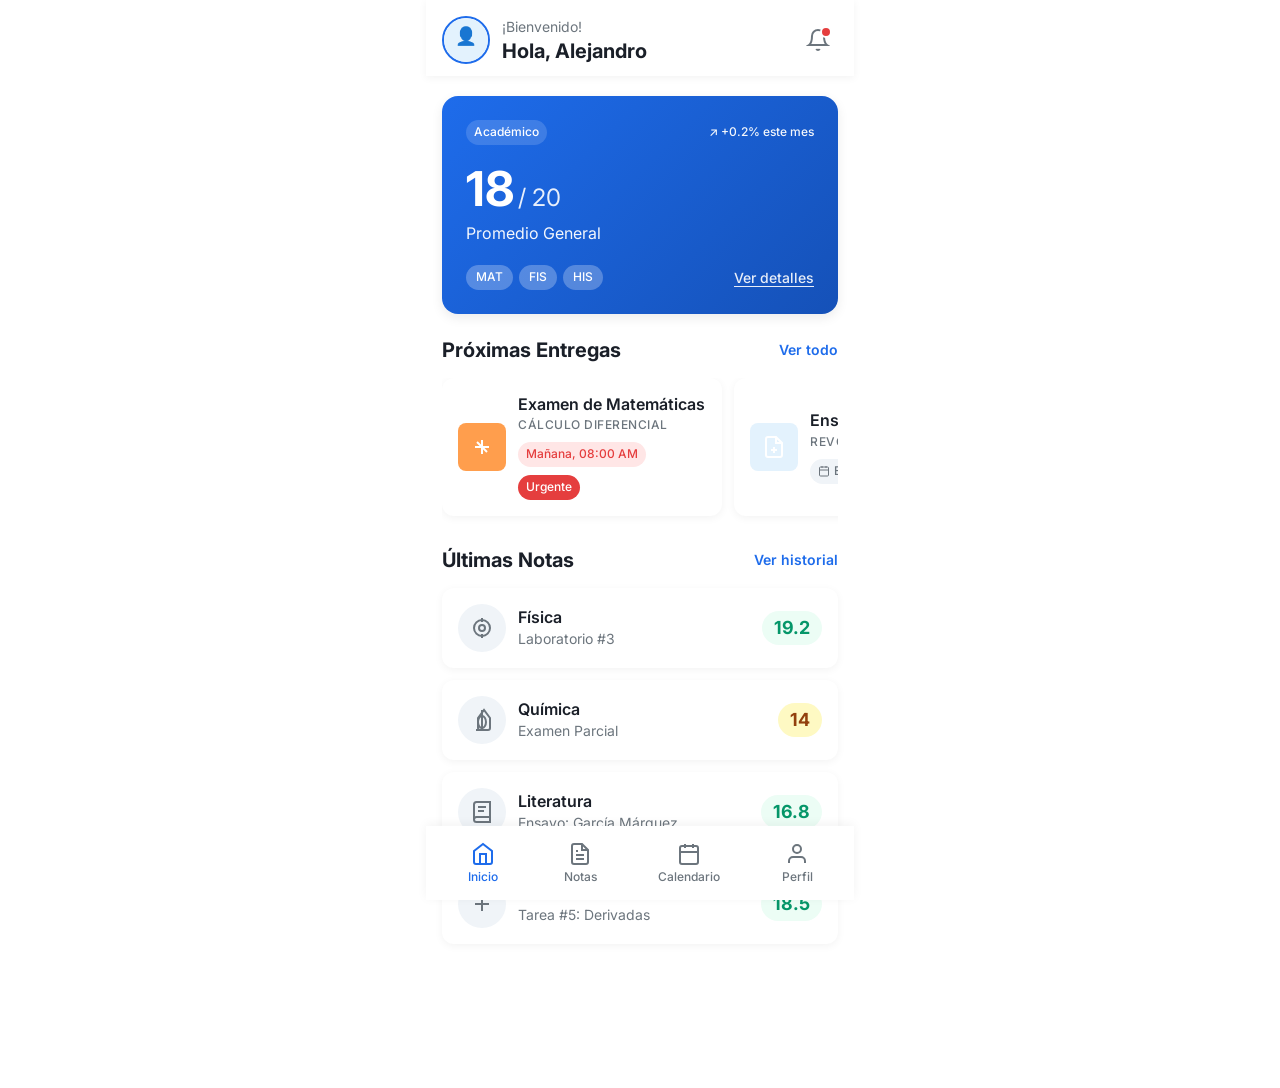
==== commit 5de4696c: "Completar aplicación con pantallas de Calendario y Perfil - Agregar pantalla de Calendario (calendar" ====
--- a/index.html
+++ b/index.html
@@ -223,14 +223,14 @@
 
         <!-- Bottom Navigation -->
         <nav class="bottom-nav">
-            <a href="#" class="nav-item active">
+            <a href="index.html" class="nav-item active">
                 <svg width="24" height="24" viewBox="0 0 24 24" fill="none" stroke="currentColor" stroke-width="2">
                     <path d="M3 9l9-7 9 7v11a2 2 0 0 1-2 2H5a2 2 0 0 1-2-2z"/>
                     <polyline points="9 22 9 12 15 12 15 22"/>
                 </svg>
                 <span>Inicio</span>
             </a>
-            <a href="#" class="nav-item">
+            <a href="notas.html" class="nav-item">
                 <svg width="24" height="24" viewBox="0 0 24 24" fill="none" stroke="currentColor" stroke-width="2">
                     <path d="M14 2H6a2 2 0 0 0-2 2v16a2 2 0 0 0 2 2h12a2 2 0 0 0 2-2V8z"/>
                     <polyline points="14 2 14 8 20 8"/>
@@ -240,7 +240,7 @@
                 </svg>
                 <span>Notas</span>
             </a>
-            <a href="#" class="nav-item">
+            <a href="calendario.html" class="nav-item">
                 <svg width="24" height="24" viewBox="0 0 24 24" fill="none" stroke="currentColor" stroke-width="2">
                     <rect x="3" y="4" width="18" height="18" rx="2" ry="2"/>
                     <line x1="16" y1="2" x2="16" y2="6"/>
@@ -249,7 +249,7 @@
                 </svg>
                 <span>Calendario</span>
             </a>
-            <a href="#" class="nav-item">
+            <a href="perfil.html" class="nav-item">
                 <svg width="24" height="24" viewBox="0 0 24 24" fill="none" stroke="currentColor" stroke-width="2">
                     <path d="M20 21v-2a4 4 0 0 0-4-4H8a4 4 0 0 0-4 4v2"/>
                     <circle cx="12" cy="7" r="4"/>
--- a/css/styles.css
+++ b/css/styles.css
@@ -71,7 +71,7 @@
 
 body {
     font-family: var(--fuente-principal);
-    background-color: var(--gris-claro);
+    background-color: var(--blanco);
     color: var(--gris-oscuro);
     line-height: 1.5;
     overflow-x: hidden;
@@ -83,7 +83,7 @@
 .mobile-container {
     max-width: 428px; /* iPhone 14 Pro max width */
     margin: 0 auto;
-    background-color: var(--gris-claro);
+    background-color: var(--blanco);
     min-height: 100vh;
     position: relative;
     padding-bottom: 84px; /* Space for bottom nav */
@@ -240,14 +240,14 @@
 }
 
 .academic-body {
-    text-align: center;
+    text-align: left;
     margin-bottom: var(--space-5);
 }
 
 .grade-large {
     display: flex;
     align-items: baseline;
-    justify-content: center;
+    justify-content: flex-start;
     gap: 4px;
     margin-bottom: var(--space-2);
 }
@@ -349,6 +349,7 @@
     border-radius: var(--radius-md);
     padding: var(--space-4);
     display: flex;
+    align-items: center;
     gap: var(--space-3);
     box-shadow: var(--shadow-sm);
     scroll-snap-align: start;
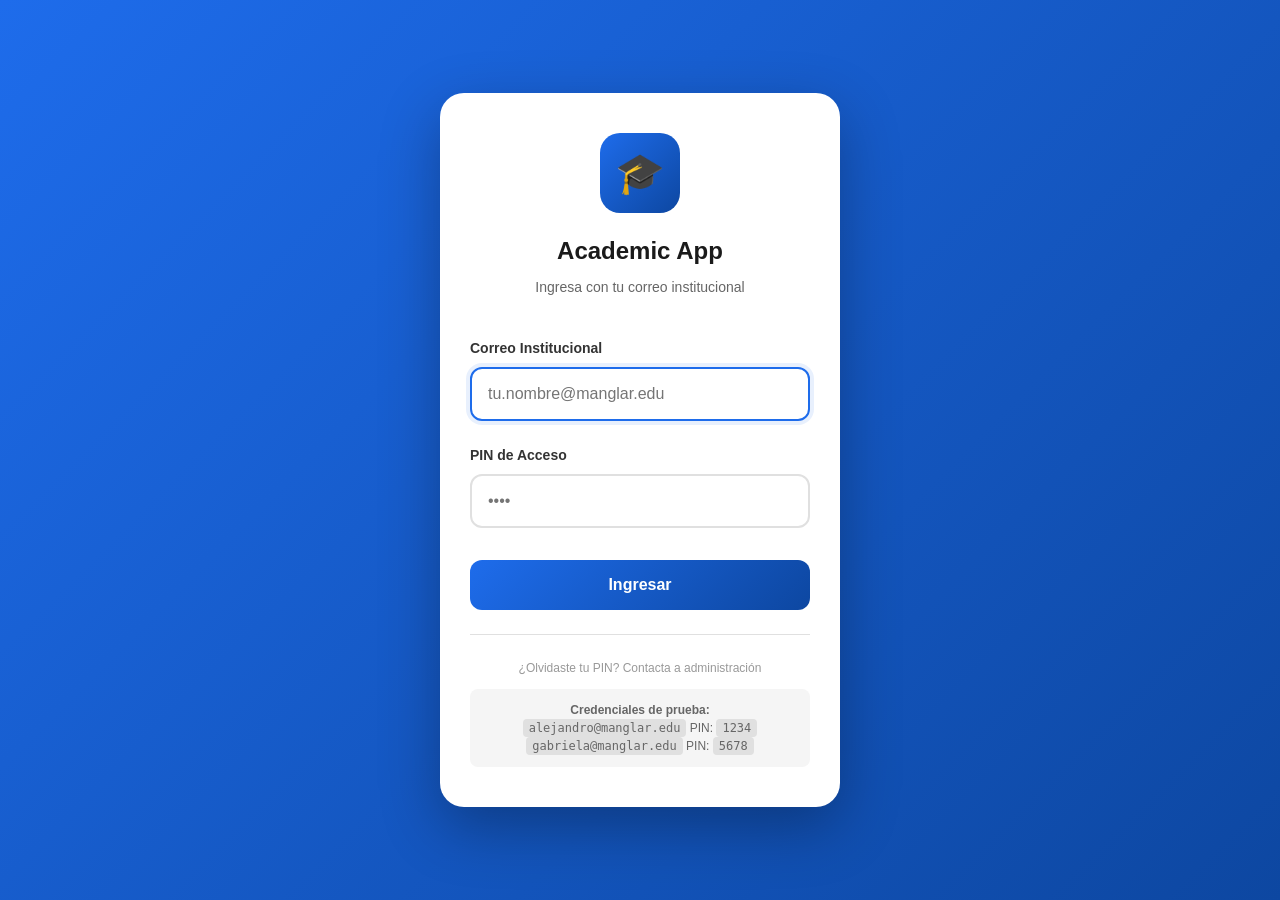
==== commit a3f4d186: "Feat: Sistema de autenticación y datos dinámicos con Google Sheets - Nuevo: login.html con autentica" ====
--- a/index.html
+++ b/index.html
@@ -223,14 +223,14 @@
 
         <!-- Bottom Navigation -->
         <nav class="bottom-nav">
-            <a href="index.html" class="nav-item active">
+            <a href="/" class="nav-item active">
                 <svg width="24" height="24" viewBox="0 0 24 24" fill="none" stroke="currentColor" stroke-width="2">
                     <path d="M3 9l9-7 9 7v11a2 2 0 0 1-2 2H5a2 2 0 0 1-2-2z"/>
                     <polyline points="9 22 9 12 15 12 15 22"/>
                 </svg>
                 <span>Inicio</span>
             </a>
-            <a href="notas.html" class="nav-item">
+            <a href="/notas" class="nav-item">
                 <svg width="24" height="24" viewBox="0 0 24 24" fill="none" stroke="currentColor" stroke-width="2">
                     <path d="M14 2H6a2 2 0 0 0-2 2v16a2 2 0 0 0 2 2h12a2 2 0 0 0 2-2V8z"/>
                     <polyline points="14 2 14 8 20 8"/>
@@ -240,7 +240,7 @@
                 </svg>
                 <span>Notas</span>
             </a>
-            <a href="calendario.html" class="nav-item">
+            <a href="/calendario" class="nav-item">
                 <svg width="24" height="24" viewBox="0 0 24 24" fill="none" stroke="currentColor" stroke-width="2">
                     <rect x="3" y="4" width="18" height="18" rx="2" ry="2"/>
                     <line x1="16" y1="2" x2="16" y2="6"/>
@@ -249,7 +249,7 @@
                 </svg>
                 <span>Calendario</span>
             </a>
-            <a href="perfil.html" class="nav-item">
+            <a href="/perfil" class="nav-item">
                 <svg width="24" height="24" viewBox="0 0 24 24" fill="none" stroke="currentColor" stroke-width="2">
                     <path d="M20 21v-2a4 4 0 0 0-4-4H8a4 4 0 0 0-4 4v2"/>
                     <circle cx="12" cy="7" r="4"/>
@@ -260,6 +260,8 @@
     </div>
 
     <!-- JavaScript -->
+    <script src="js/database.js"></script>
+    <script src="js/auth.js"></script>
     <script src="js/app.js"></script>
 </body>
 </html>
